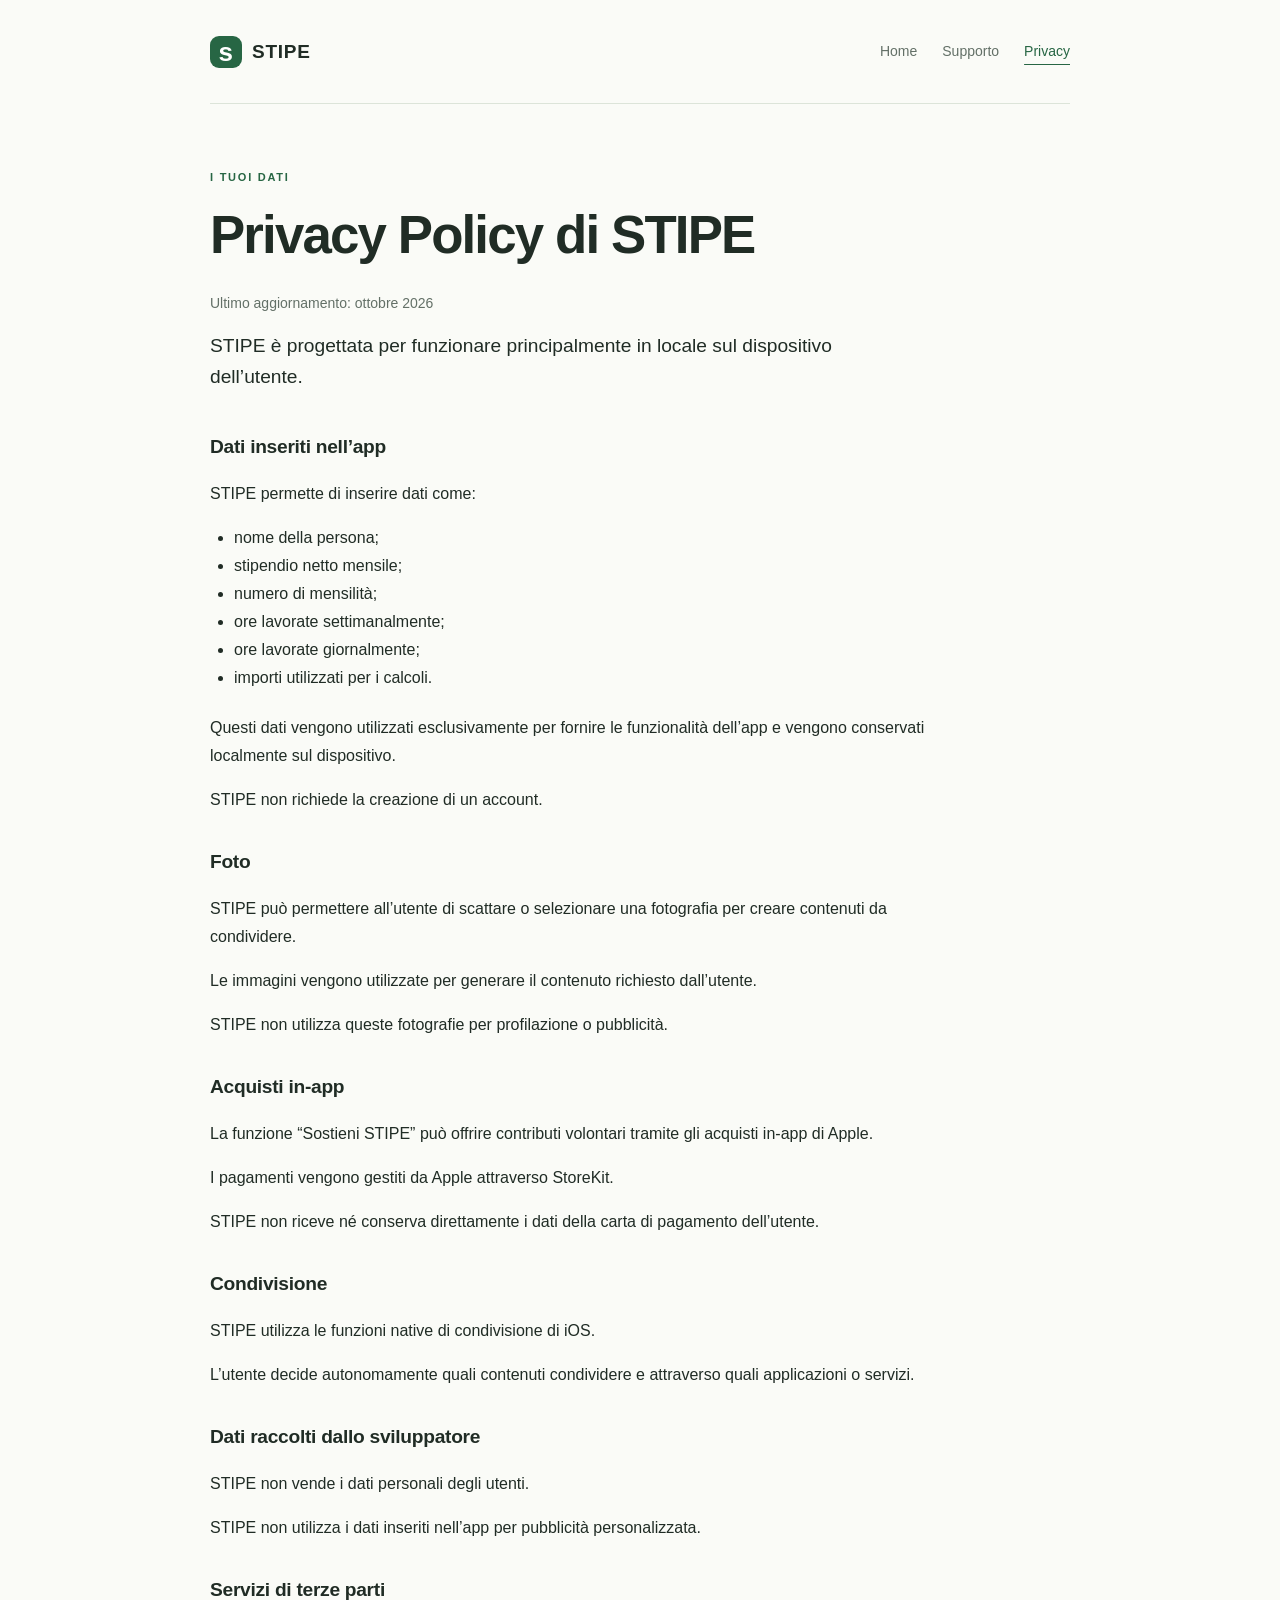
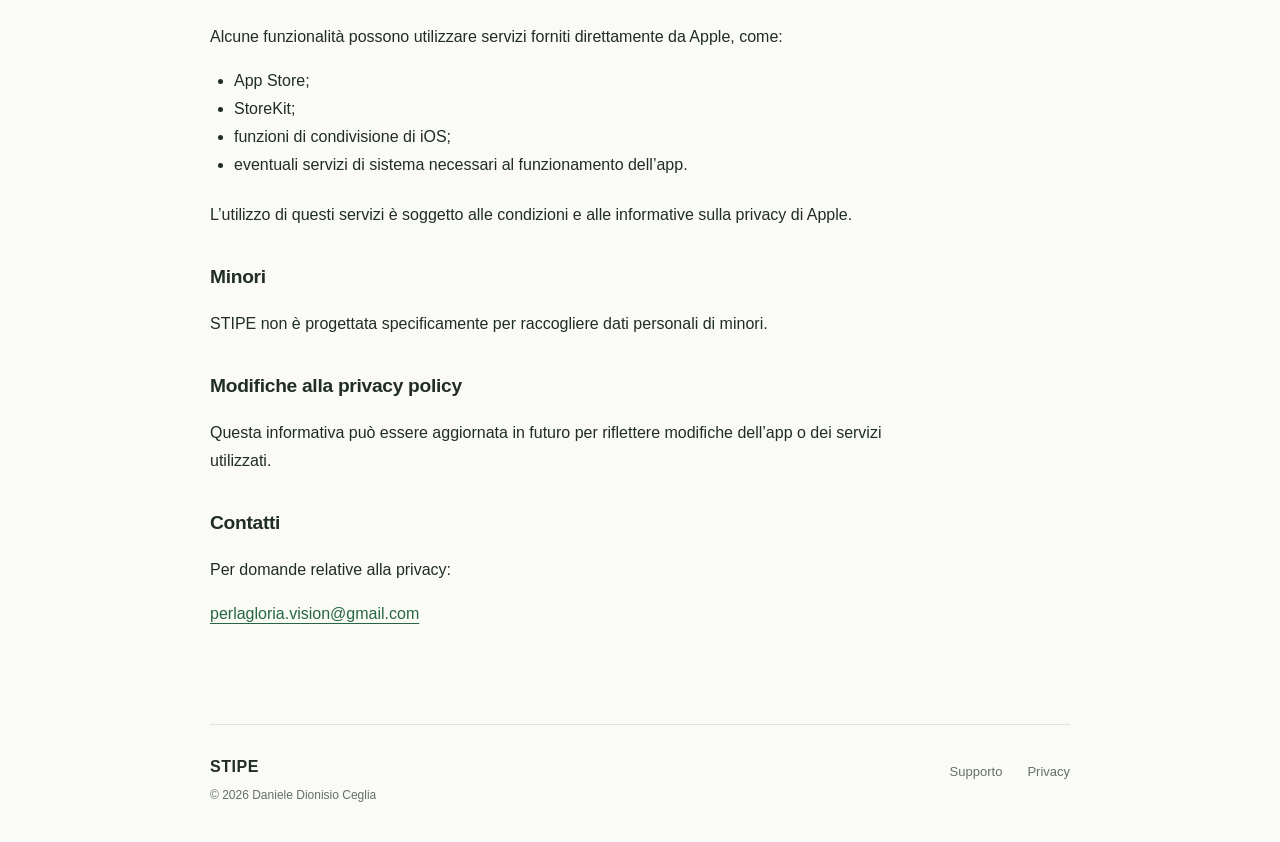
==== privacy.html @ 41af219a "Add files via upload" ====
<!doctype html>
<html lang="it">
<head>
  <meta charset="utf-8">
  <meta name="viewport" content="width=device-width, initial-scale=1">
  <meta name="color-scheme" content="light dark">
  <meta name="description" content="Informativa sulla privacy di STIPE: dati locali, fotografie, acquisti in-app e contatti.">
  <title>Privacy Policy di STIPE</title>
  <link rel="stylesheet" href="style.css">
</head>
<body>
  <a class="skip-link" href="#contenuto">Vai al contenuto</a>
  <header class="site-header wrap">
    <a class="brand" href="index.html" aria-label="STIPE — Home"><span class="brand-mark" aria-hidden="true">s</span>STIPE</a>
    <nav aria-label="Navigazione principale"><a href="index.html">Home</a><a href="supporto.html">Supporto</a><a href="privacy.html" aria-current="page">Privacy</a></nav>
  </header>
  <main id="contenuto" class="wrap legal"><div class="page-heading"><p class="eyebrow">I TUOI DATI</p><h1>Privacy Policy di STIPE</h1><p class="updated">Ultimo aggiornamento: ottobre 2026</p><p class="lead">STIPE è progettata per funzionare principalmente in locale sul dispositivo dell’utente.</p></div><section><h2>Dati inseriti nell’app</h2><p>STIPE permette di inserire dati come:</p><ul><li>nome della persona;</li><li>stipendio netto mensile;</li><li>numero di mensilità;</li><li>ore lavorate settimanalmente;</li><li>ore lavorate giornalmente;</li><li>importi utilizzati per i calcoli.</li></ul><p>Questi dati vengono utilizzati esclusivamente per fornire le funzionalità dell’app e vengono conservati localmente sul dispositivo.</p><p>STIPE non richiede la creazione di un account.</p></section><section><h2>Foto</h2><p>STIPE può permettere all’utente di scattare o selezionare una fotografia per creare contenuti da condividere.</p><p>Le immagini vengono utilizzate per generare il contenuto richiesto dall’utente.</p><p>STIPE non utilizza queste fotografie per profilazione o pubblicità.</p></section><section><h2>Acquisti in-app</h2><p>La funzione “Sostieni STIPE” può offrire contributi volontari tramite gli acquisti in-app di Apple.</p><p>I pagamenti vengono gestiti da Apple attraverso StoreKit.</p><p>STIPE non riceve né conserva direttamente i dati della carta di pagamento dell’utente.</p></section><section><h2>Condivisione</h2><p>STIPE utilizza le funzioni native di condivisione di iOS.</p><p>L’utente decide autonomamente quali contenuti condividere e attraverso quali applicazioni o servizi.</p></section><section><h2>Dati raccolti dallo sviluppatore</h2><p>STIPE non vende i dati personali degli utenti.</p><p>STIPE non utilizza i dati inseriti nell’app per pubblicità personalizzata.</p></section><section><h2>Servizi di terze parti</h2><p>Alcune funzionalità possono utilizzare servizi forniti direttamente da Apple, come:</p><ul><li>App Store;</li><li>StoreKit;</li><li>funzioni di condivisione di iOS;</li><li>eventuali servizi di sistema necessari al funzionamento dell’app.</li></ul><p>L’utilizzo di questi servizi è soggetto alle condizioni e alle informative sulla privacy di Apple.</p></section><section><h2>Minori</h2><p>STIPE non è progettata specificamente per raccogliere dati personali di minori.</p></section><section><h2>Modifiche alla privacy policy</h2><p>Questa informativa può essere aggiornata in futuro per riflettere modifiche dell’app o dei servizi utilizzati.</p></section><section><h2>Contatti</h2><p>Per domande relative alla privacy:</p><p><a href="mailto:perlagloria.vision@gmail.com">perlagloria.vision@gmail.com</a></p></section></main>
  <footer class="site-footer wrap">
    <div><a class="footer-brand" href="index.html">STIPE</a><p>© 2026 Daniele Dionisio Ceglia</p></div>
    <nav aria-label="Navigazione nel footer"><a href="supporto.html">Supporto</a><a href="privacy.html">Privacy</a></nav>
  </footer>
</body>
</html>
---- style.css ----
:root{color-scheme:light dark;--bg:#fafbf7;--text:#202c25;--muted:#637067;--green:#276644;--soft:#edf3e9;--line:#dce4d9;--on-green:#fff;--focus:#925117;font-family:-apple-system,BlinkMacSystemFont,"Segoe UI",sans-serif;font-size:16px}*{box-sizing:border-box}body{margin:0;background:var(--bg);color:var(--text);line-height:1.75;-webkit-font-smoothing:antialiased}.wrap{width:min(100% - 48px,860px);margin-inline:auto}a{color:var(--green);text-underline-offset:4px;text-decoration-thickness:1px}a:hover{text-decoration-thickness:2px}a:focus-visible{outline:3px solid var(--focus);outline-offset:5px;border-radius:3px}.site-header{display:flex;align-items:center;justify-content:space-between;gap:24px;min-height:104px;border-bottom:1px solid var(--line)}.brand{display:inline-flex;align-items:center;gap:10px;color:var(--text);font-size:19px;font-weight:800;letter-spacing:.04em;text-decoration:none}.brand-mark{display:grid;place-items:center;width:32px;height:32px;background:var(--green);color:var(--on-green);border-radius:9px;font-size:26px;line-height:1;font-weight:650}nav{display:flex;gap:25px}nav a{color:var(--muted);font-size:14px;text-decoration:none;padding-block:8px}nav a[aria-current=page]{color:var(--green);text-decoration:underline;text-underline-offset:8px}main{padding-block:64px 80px;min-height:65vh}h1,h2,h3,p{margin-top:0}h1,h2,h3{line-height:1.2;letter-spacing:-.035em}h1{font-size:clamp(2.2rem,6vw,3.3rem);margin-bottom:24px;font-weight:750}h2{font-size:1.5rem;margin-bottom:22px}h3{font-size:1.12rem;letter-spacing:-.015em;margin-bottom:13px}p{margin-bottom:20px}.eyebrow{font-size:11px;font-weight:750;letter-spacing:.16em;color:var(--green);margin-bottom:24px}.hero{padding-block:14px 60px;border-bottom:1px solid var(--line)}.hero h1{font-size:clamp(4.8rem,16vw,8rem);letter-spacing:-.07em;line-height:1;margin:0 0 22px}.tagline{font-size:clamp(2rem,6vw,3.5rem);line-height:1.12;letter-spacing:-.045em;font-weight:600;margin-bottom:28px}.tagline span{color:var(--green)}.hero-intro{max-width:460px;font-size:1.08rem;color:var(--muted);margin-bottom:30px}.button{display:inline-flex;align-items:center;justify-content:space-between;gap:28px;background:var(--green);color:var(--on-green);padding:13px 22px;border-radius:10px;font-size:15px;font-weight:600;text-decoration:none}.button:hover{filter:brightness(1.08)}.story{max-width:660px;padding-top:44px;font-size:1.08rem}.statement{font-size:1.45rem;font-weight:650;letter-spacing:-.025em;color:var(--green);margin-block:26px}.origin{margin-top:40px;padding:28px 32px;border-left:3px solid var(--green);border-radius:0 12px 12px 0;background:var(--soft);max-width:700px}.origin p:last-child{margin-bottom:0}.page-heading{max-width:700px;margin-bottom:42px}.lead{font-size:1.2rem;line-height:1.6}.contact-box{background:var(--soft);padding:28px 32px;border-radius:12px;margin-bottom:48px}dl{margin:0}dl div{display:grid;grid-template-columns:110px 1fr;gap:20px;padding-block:9px}dt{color:var(--muted);font-size:14px}dd{margin:0;overflow-wrap:anywhere}.faq article{padding-block:25px;border-bottom:1px solid var(--line);max-width:720px}.faq article p{margin-bottom:0}.faq>h2{margin-bottom:0}.legal section{max-width:720px;margin-top:36px}.legal h2{font-size:1.2rem;letter-spacing:-.015em}.legal p{margin-bottom:16px}.updated{font-size:14px;color:var(--muted)}ul{padding-left:24px;margin-bottom:22px}.site-footer{border-top:1px solid var(--line);padding-block:28px 36px;display:flex;align-items:flex-start;justify-content:space-between;gap:24px}.footer-brand{font-weight:750;color:var(--text);text-decoration:none;letter-spacing:.035em}.site-footer p{font-size:12px;color:var(--muted);margin:4px 0 0}.site-footer nav a{font-size:13px}.skip-link{position:absolute;top:8px;left:24px;transform:translateY(-160%);background:var(--bg);padding:8px 12px;z-index:2}.skip-link:focus{transform:none}.sr-only{position:absolute;width:1px;height:1px;padding:0;overflow:hidden;clip:rect(0,0,0,0);white-space:nowrap;border:0}@media(max-width:520px){.wrap{width:calc(100% - 40px)}.site-header{min-height:90px;gap:14px}.brand{font-size:16px;gap:7px}.brand-mark{width:27px;height:27px;font-size:23px}nav{gap:16px}nav a{font-size:13px}main{padding-block:42px 56px}.hero{padding-top:8px;padding-bottom:40px}.hero h1{margin-bottom:22px}.story{padding-top:32px}.origin,.contact-box{padding:24px}.site-footer{flex-direction:column;gap:14px}dl div{grid-template-columns:1fr;gap:0;padding-block:10px}h1{overflow-wrap:break-word}}@media(prefers-color-scheme:dark){:root{--bg:#141b17;--text:#edf2ea;--muted:#a8b5aa;--green:#a4d88b;--soft:#202d22;--line:#354337;--on-green:#142512;--focus:#f0bf81}}
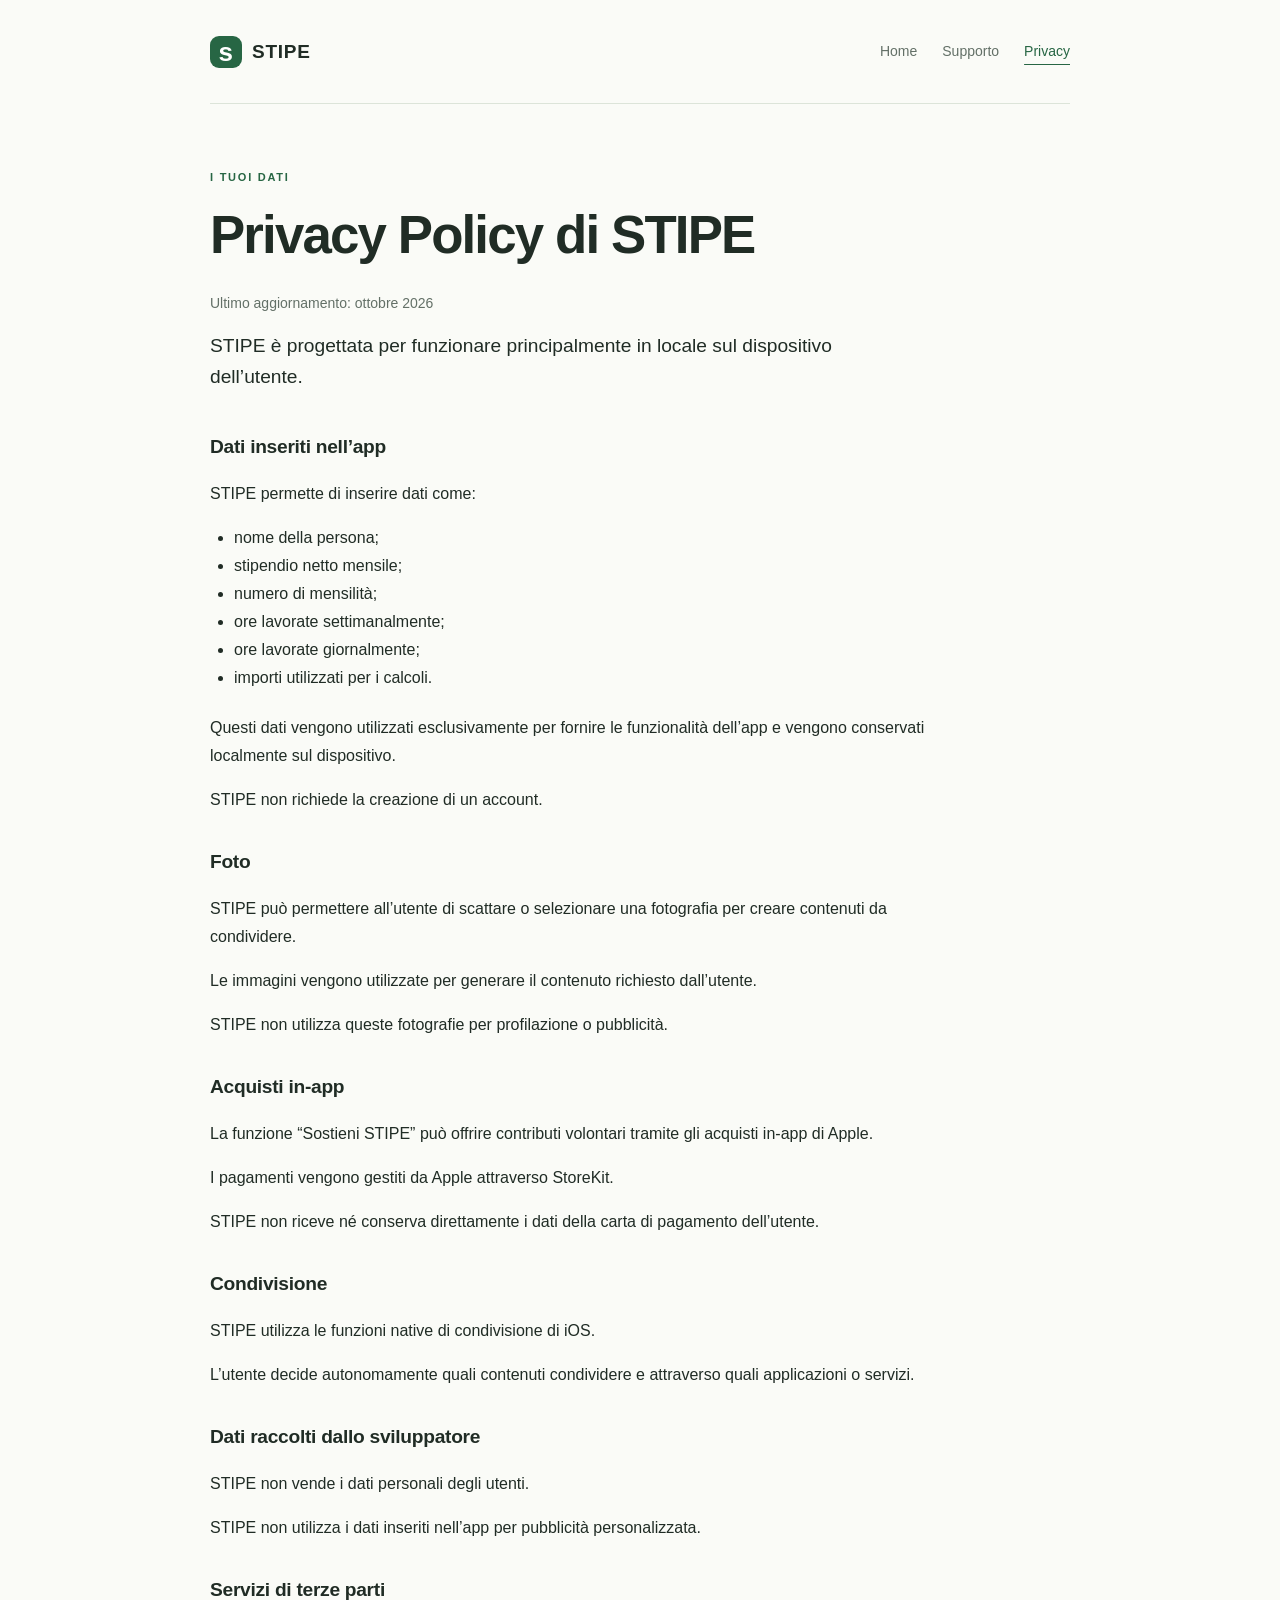
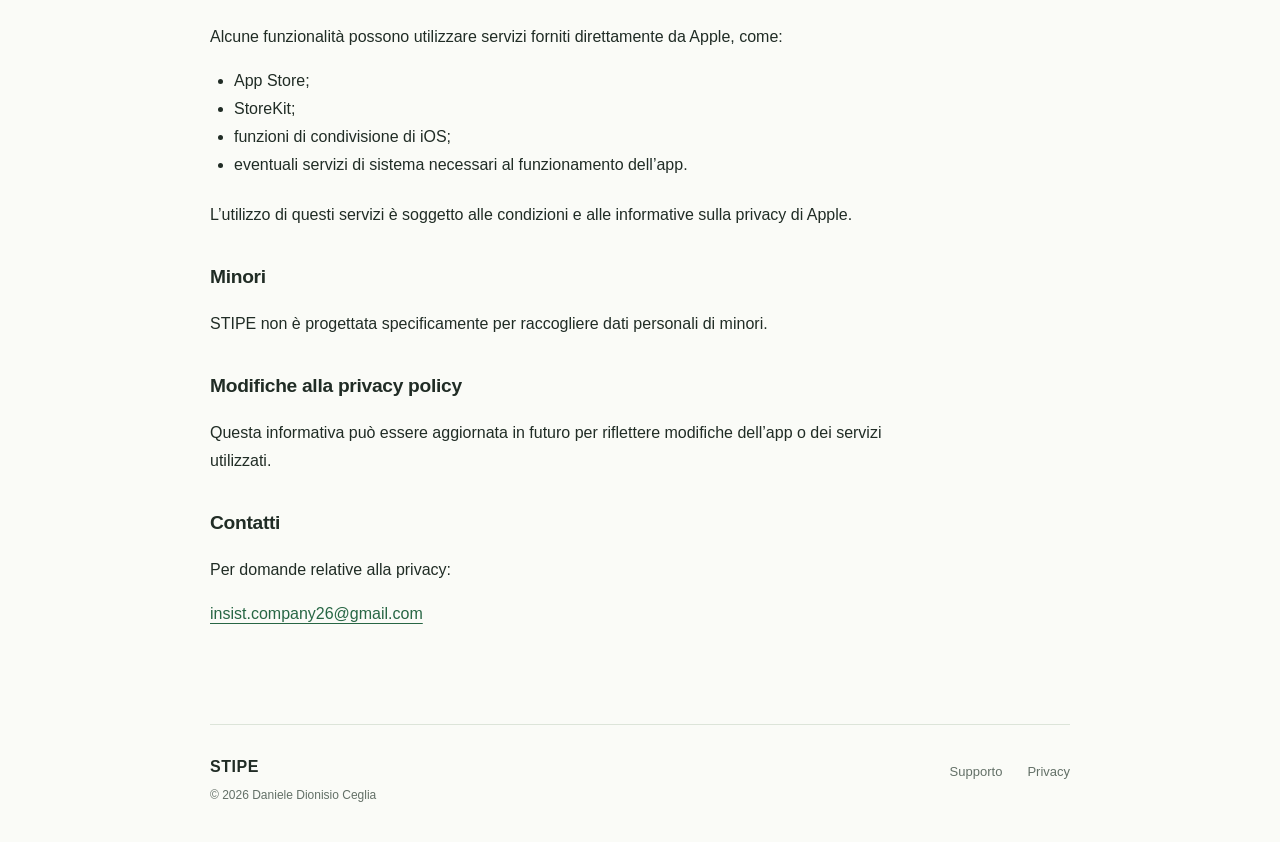
==== commit 03425a45: "Aggiorna contatti STIPE e documenta stato della migrazione" ====
--- a/privacy.html
+++ b/privacy.html
@@ -14,7 +14,7 @@
     <a class="brand" href="index.html" aria-label="STIPE — Home"><span class="brand-mark" aria-hidden="true">s</span>STIPE</a>
     <nav aria-label="Navigazione principale"><a href="index.html">Home</a><a href="supporto.html">Supporto</a><a href="privacy.html" aria-current="page">Privacy</a></nav>
   </header>
-  <main id="contenuto" class="wrap legal"><div class="page-heading"><p class="eyebrow">I TUOI DATI</p><h1>Privacy Policy di STIPE</h1><p class="updated">Ultimo aggiornamento: ottobre 2026</p><p class="lead">STIPE è progettata per funzionare principalmente in locale sul dispositivo dell’utente.</p></div><section><h2>Dati inseriti nell’app</h2><p>STIPE permette di inserire dati come:</p><ul><li>nome della persona;</li><li>stipendio netto mensile;</li><li>numero di mensilità;</li><li>ore lavorate settimanalmente;</li><li>ore lavorate giornalmente;</li><li>importi utilizzati per i calcoli.</li></ul><p>Questi dati vengono utilizzati esclusivamente per fornire le funzionalità dell’app e vengono conservati localmente sul dispositivo.</p><p>STIPE non richiede la creazione di un account.</p></section><section><h2>Foto</h2><p>STIPE può permettere all’utente di scattare o selezionare una fotografia per creare contenuti da condividere.</p><p>Le immagini vengono utilizzate per generare il contenuto richiesto dall’utente.</p><p>STIPE non utilizza queste fotografie per profilazione o pubblicità.</p></section><section><h2>Acquisti in-app</h2><p>La funzione “Sostieni STIPE” può offrire contributi volontari tramite gli acquisti in-app di Apple.</p><p>I pagamenti vengono gestiti da Apple attraverso StoreKit.</p><p>STIPE non riceve né conserva direttamente i dati della carta di pagamento dell’utente.</p></section><section><h2>Condivisione</h2><p>STIPE utilizza le funzioni native di condivisione di iOS.</p><p>L’utente decide autonomamente quali contenuti condividere e attraverso quali applicazioni o servizi.</p></section><section><h2>Dati raccolti dallo sviluppatore</h2><p>STIPE non vende i dati personali degli utenti.</p><p>STIPE non utilizza i dati inseriti nell’app per pubblicità personalizzata.</p></section><section><h2>Servizi di terze parti</h2><p>Alcune funzionalità possono utilizzare servizi forniti direttamente da Apple, come:</p><ul><li>App Store;</li><li>StoreKit;</li><li>funzioni di condivisione di iOS;</li><li>eventuali servizi di sistema necessari al funzionamento dell’app.</li></ul><p>L’utilizzo di questi servizi è soggetto alle condizioni e alle informative sulla privacy di Apple.</p></section><section><h2>Minori</h2><p>STIPE non è progettata specificamente per raccogliere dati personali di minori.</p></section><section><h2>Modifiche alla privacy policy</h2><p>Questa informativa può essere aggiornata in futuro per riflettere modifiche dell’app o dei servizi utilizzati.</p></section><section><h2>Contatti</h2><p>Per domande relative alla privacy:</p><p><a href="mailto:perlagloria.vision@gmail.com">perlagloria.vision@gmail.com</a></p></section></main>
+  <main id="contenuto" class="wrap legal"><div class="page-heading"><p class="eyebrow">I TUOI DATI</p><h1>Privacy Policy di STIPE</h1><p class="updated">Ultimo aggiornamento: ottobre 2026</p><p class="lead">STIPE è progettata per funzionare principalmente in locale sul dispositivo dell’utente.</p></div><section><h2>Dati inseriti nell’app</h2><p>STIPE permette di inserire dati come:</p><ul><li>nome della persona;</li><li>stipendio netto mensile;</li><li>numero di mensilità;</li><li>ore lavorate settimanalmente;</li><li>ore lavorate giornalmente;</li><li>importi utilizzati per i calcoli.</li></ul><p>Questi dati vengono utilizzati esclusivamente per fornire le funzionalità dell’app e vengono conservati localmente sul dispositivo.</p><p>STIPE non richiede la creazione di un account.</p></section><section><h2>Foto</h2><p>STIPE può permettere all’utente di scattare o selezionare una fotografia per creare contenuti da condividere.</p><p>Le immagini vengono utilizzate per generare il contenuto richiesto dall’utente.</p><p>STIPE non utilizza queste fotografie per profilazione o pubblicità.</p></section><section><h2>Acquisti in-app</h2><p>La funzione “Sostieni STIPE” può offrire contributi volontari tramite gli acquisti in-app di Apple.</p><p>I pagamenti vengono gestiti da Apple attraverso StoreKit.</p><p>STIPE non riceve né conserva direttamente i dati della carta di pagamento dell’utente.</p></section><section><h2>Condivisione</h2><p>STIPE utilizza le funzioni native di condivisione di iOS.</p><p>L’utente decide autonomamente quali contenuti condividere e attraverso quali applicazioni o servizi.</p></section><section><h2>Dati raccolti dallo sviluppatore</h2><p>STIPE non vende i dati personali degli utenti.</p><p>STIPE non utilizza i dati inseriti nell’app per pubblicità personalizzata.</p></section><section><h2>Servizi di terze parti</h2><p>Alcune funzionalità possono utilizzare servizi forniti direttamente da Apple, come:</p><ul><li>App Store;</li><li>StoreKit;</li><li>funzioni di condivisione di iOS;</li><li>eventuali servizi di sistema necessari al funzionamento dell’app.</li></ul><p>L’utilizzo di questi servizi è soggetto alle condizioni e alle informative sulla privacy di Apple.</p></section><section><h2>Minori</h2><p>STIPE non è progettata specificamente per raccogliere dati personali di minori.</p></section><section><h2>Modifiche alla privacy policy</h2><p>Questa informativa può essere aggiornata in futuro per riflettere modifiche dell’app o dei servizi utilizzati.</p></section><section><h2>Contatti</h2><p>Per domande relative alla privacy:</p><p><a href="mailto:insist.company26@gmail.com">insist.company26@gmail.com</a></p></section></main>
   <footer class="site-footer wrap">
     <div><a class="footer-brand" href="index.html">STIPE</a><p>© 2026 Daniele Dionisio Ceglia</p></div>
     <nav aria-label="Navigazione nel footer"><a href="supporto.html">Supporto</a><a href="privacy.html">Privacy</a></nav>
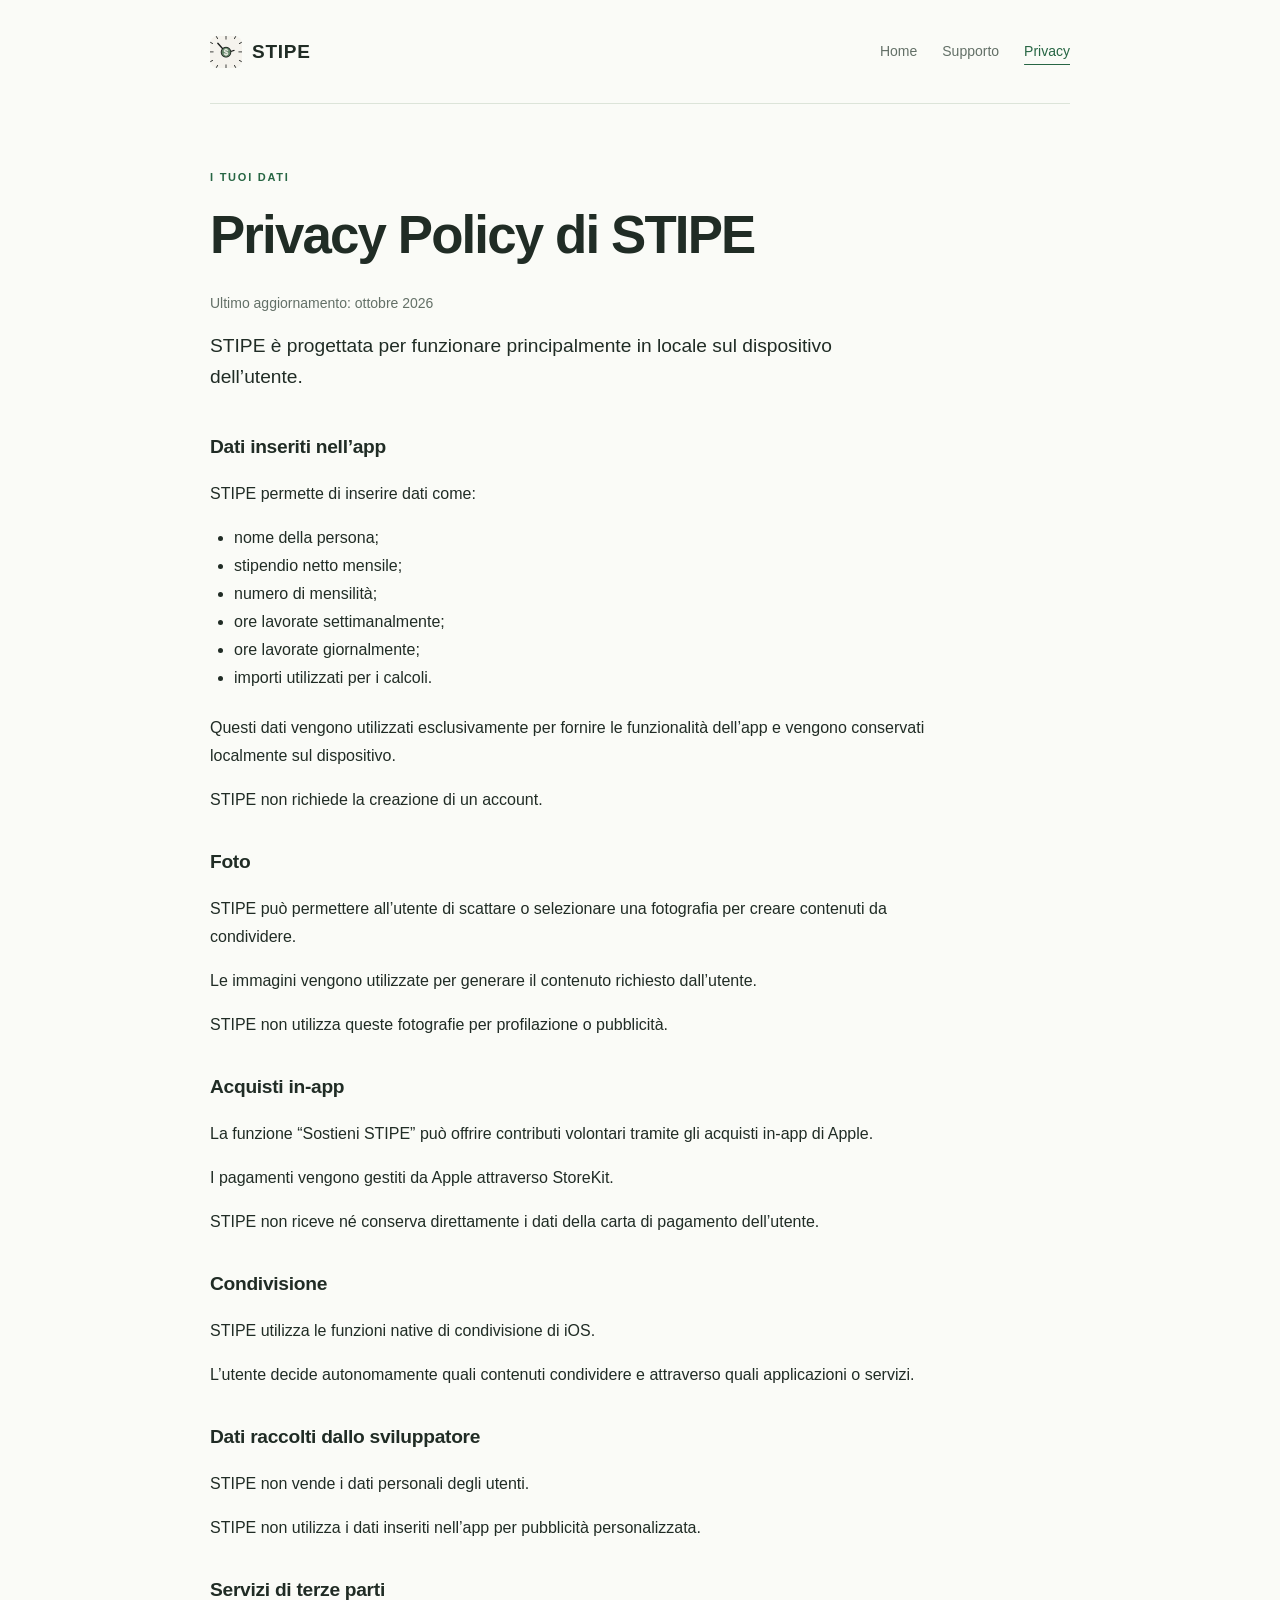
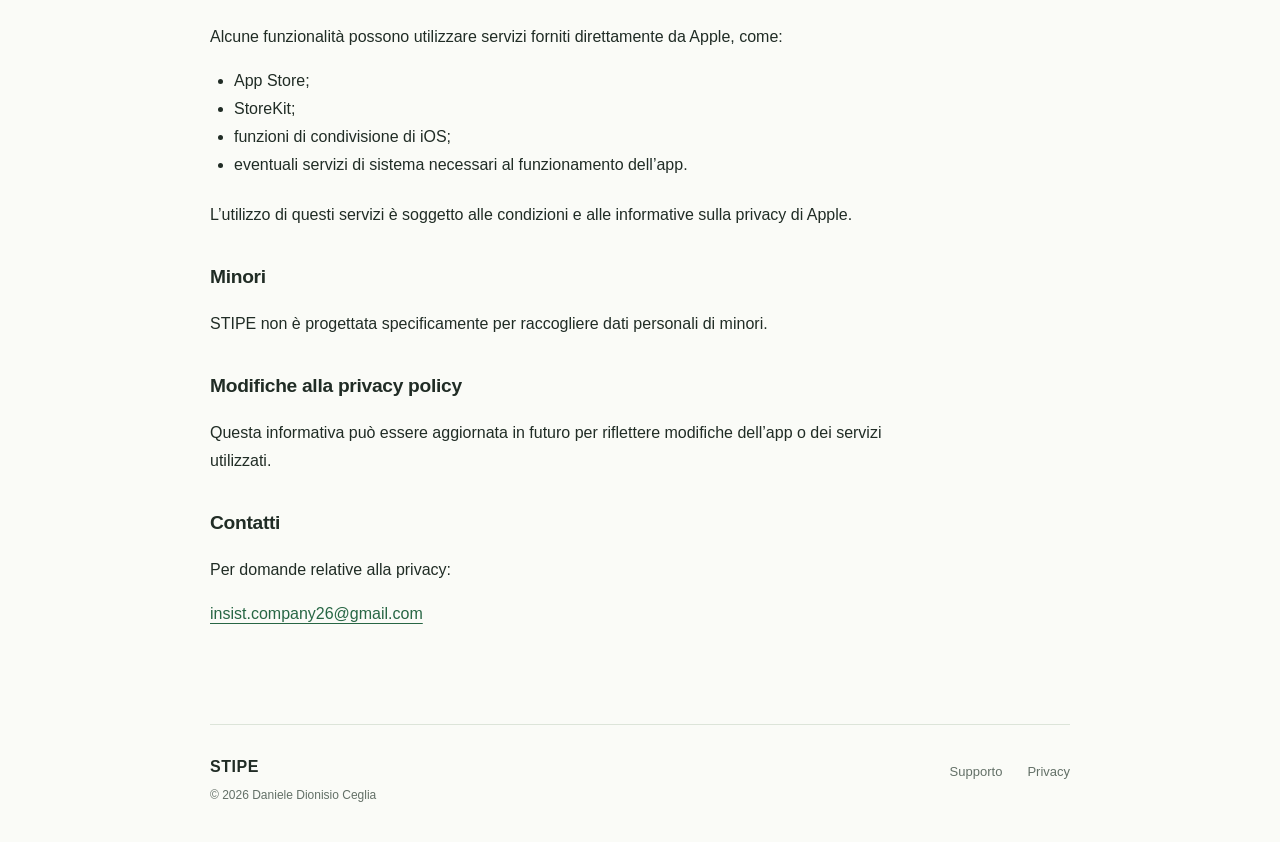
==== commit 657026cf: "Integra icona ufficiale STIPE e adatta navigazione su schermi stretti" ====
--- a/privacy.html
+++ b/privacy.html
@@ -7,11 +7,13 @@
   <meta name="description" content="Informativa sulla privacy di STIPE: dati locali, fotografie, acquisti in-app e contatti.">
   <title>Privacy Policy di STIPE</title>
   <link rel="stylesheet" href="style.css">
+  <link rel="icon" type="image/png" href="assets/stipe-icon.png">
+  <link rel="apple-touch-icon" href="assets/stipe-icon.png">
 </head>
 <body>
   <a class="skip-link" href="#contenuto">Vai al contenuto</a>
   <header class="site-header wrap">
-    <a class="brand" href="index.html" aria-label="STIPE — Home"><span class="brand-mark" aria-hidden="true">s</span>STIPE</a>
+    <a class="brand" href="index.html" aria-label="STIPE — Home"><img class="brand-icon" src="assets/stipe-icon.png" width="32" height="32" alt="">STIPE</a>
     <nav aria-label="Navigazione principale"><a href="index.html">Home</a><a href="supporto.html">Supporto</a><a href="privacy.html" aria-current="page">Privacy</a></nav>
   </header>
   <main id="contenuto" class="wrap legal"><div class="page-heading"><p class="eyebrow">I TUOI DATI</p><h1>Privacy Policy di STIPE</h1><p class="updated">Ultimo aggiornamento: ottobre 2026</p><p class="lead">STIPE è progettata per funzionare principalmente in locale sul dispositivo dell’utente.</p></div><section><h2>Dati inseriti nell’app</h2><p>STIPE permette di inserire dati come:</p><ul><li>nome della persona;</li><li>stipendio netto mensile;</li><li>numero di mensilità;</li><li>ore lavorate settimanalmente;</li><li>ore lavorate giornalmente;</li><li>importi utilizzati per i calcoli.</li></ul><p>Questi dati vengono utilizzati esclusivamente per fornire le funzionalità dell’app e vengono conservati localmente sul dispositivo.</p><p>STIPE non richiede la creazione di un account.</p></section><section><h2>Foto</h2><p>STIPE può permettere all’utente di scattare o selezionare una fotografia per creare contenuti da condividere.</p><p>Le immagini vengono utilizzate per generare il contenuto richiesto dall’utente.</p><p>STIPE non utilizza queste fotografie per profilazione o pubblicità.</p></section><section><h2>Acquisti in-app</h2><p>La funzione “Sostieni STIPE” può offrire contributi volontari tramite gli acquisti in-app di Apple.</p><p>I pagamenti vengono gestiti da Apple attraverso StoreKit.</p><p>STIPE non riceve né conserva direttamente i dati della carta di pagamento dell’utente.</p></section><section><h2>Condivisione</h2><p>STIPE utilizza le funzioni native di condivisione di iOS.</p><p>L’utente decide autonomamente quali contenuti condividere e attraverso quali applicazioni o servizi.</p></section><section><h2>Dati raccolti dallo sviluppatore</h2><p>STIPE non vende i dati personali degli utenti.</p><p>STIPE non utilizza i dati inseriti nell’app per pubblicità personalizzata.</p></section><section><h2>Servizi di terze parti</h2><p>Alcune funzionalità possono utilizzare servizi forniti direttamente da Apple, come:</p><ul><li>App Store;</li><li>StoreKit;</li><li>funzioni di condivisione di iOS;</li><li>eventuali servizi di sistema necessari al funzionamento dell’app.</li></ul><p>L’utilizzo di questi servizi è soggetto alle condizioni e alle informative sulla privacy di Apple.</p></section><section><h2>Minori</h2><p>STIPE non è progettata specificamente per raccogliere dati personali di minori.</p></section><section><h2>Modifiche alla privacy policy</h2><p>Questa informativa può essere aggiornata in futuro per riflettere modifiche dell’app o dei servizi utilizzati.</p></section><section><h2>Contatti</h2><p>Per domande relative alla privacy:</p><p><a href="mailto:insist.company26@gmail.com">insist.company26@gmail.com</a></p></section></main>
--- a/style.css
+++ b/style.css
@@ -1 +1,4 @@
 :root{color-scheme:light dark;--bg:#fafbf7;--text:#202c25;--muted:#637067;--green:#276644;--soft:#edf3e9;--line:#dce4d9;--on-green:#fff;--focus:#925117;font-family:-apple-system,BlinkMacSystemFont,"Segoe UI",sans-serif;font-size:16px}*{box-sizing:border-box}body{margin:0;background:var(--bg);color:var(--text);line-height:1.75;-webkit-font-smoothing:antialiased}.wrap{width:min(100% - 48px,860px);margin-inline:auto}a{color:var(--green);text-underline-offset:4px;text-decoration-thickness:1px}a:hover{text-decoration-thickness:2px}a:focus-visible{outline:3px solid var(--focus);outline-offset:5px;border-radius:3px}.site-header{display:flex;align-items:center;justify-content:space-between;gap:24px;min-height:104px;border-bottom:1px solid var(--line)}.brand{display:inline-flex;align-items:center;gap:10px;color:var(--text);font-size:19px;font-weight:800;letter-spacing:.04em;text-decoration:none}.brand-mark{display:grid;place-items:center;width:32px;height:32px;background:var(--green);color:var(--on-green);border-radius:9px;font-size:26px;line-height:1;font-weight:650}nav{display:flex;gap:25px}nav a{color:var(--muted);font-size:14px;text-decoration:none;padding-block:8px}nav a[aria-current=page]{color:var(--green);text-decoration:underline;text-underline-offset:8px}main{padding-block:64px 80px;min-height:65vh}h1,h2,h3,p{margin-top:0}h1,h2,h3{line-height:1.2;letter-spacing:-.035em}h1{font-size:clamp(2.2rem,6vw,3.3rem);margin-bottom:24px;font-weight:750}h2{font-size:1.5rem;margin-bottom:22px}h3{font-size:1.12rem;letter-spacing:-.015em;margin-bottom:13px}p{margin-bottom:20px}.eyebrow{font-size:11px;font-weight:750;letter-spacing:.16em;color:var(--green);margin-bottom:24px}.hero{padding-block:14px 60px;border-bottom:1px solid var(--line)}.hero h1{font-size:clamp(4.8rem,16vw,8rem);letter-spacing:-.07em;line-height:1;margin:0 0 22px}.tagline{font-size:clamp(2rem,6vw,3.5rem);line-height:1.12;letter-spacing:-.045em;font-weight:600;margin-bottom:28px}.tagline span{color:var(--green)}.hero-intro{max-width:460px;font-size:1.08rem;color:var(--muted);margin-bottom:30px}.button{display:inline-flex;align-items:center;justify-content:space-between;gap:28px;background:var(--green);color:var(--on-green);padding:13px 22px;border-radius:10px;font-size:15px;font-weight:600;text-decoration:none}.button:hover{filter:brightness(1.08)}.story{max-width:660px;padding-top:44px;font-size:1.08rem}.statement{font-size:1.45rem;font-weight:650;letter-spacing:-.025em;color:var(--green);margin-block:26px}.origin{margin-top:40px;padding:28px 32px;border-left:3px solid var(--green);border-radius:0 12px 12px 0;background:var(--soft);max-width:700px}.origin p:last-child{margin-bottom:0}.page-heading{max-width:700px;margin-bottom:42px}.lead{font-size:1.2rem;line-height:1.6}.contact-box{background:var(--soft);padding:28px 32px;border-radius:12px;margin-bottom:48px}dl{margin:0}dl div{display:grid;grid-template-columns:110px 1fr;gap:20px;padding-block:9px}dt{color:var(--muted);font-size:14px}dd{margin:0;overflow-wrap:anywhere}.faq article{padding-block:25px;border-bottom:1px solid var(--line);max-width:720px}.faq article p{margin-bottom:0}.faq>h2{margin-bottom:0}.legal section{max-width:720px;margin-top:36px}.legal h2{font-size:1.2rem;letter-spacing:-.015em}.legal p{margin-bottom:16px}.updated{font-size:14px;color:var(--muted)}ul{padding-left:24px;margin-bottom:22px}.site-footer{border-top:1px solid var(--line);padding-block:28px 36px;display:flex;align-items:flex-start;justify-content:space-between;gap:24px}.footer-brand{font-weight:750;color:var(--text);text-decoration:none;letter-spacing:.035em}.site-footer p{font-size:12px;color:var(--muted);margin:4px 0 0}.site-footer nav a{font-size:13px}.skip-link{position:absolute;top:8px;left:24px;transform:translateY(-160%);background:var(--bg);padding:8px 12px;z-index:2}.skip-link:focus{transform:none}.sr-only{position:absolute;width:1px;height:1px;padding:0;overflow:hidden;clip:rect(0,0,0,0);white-space:nowrap;border:0}@media(max-width:520px){.wrap{width:calc(100% - 40px)}.site-header{min-height:90px;gap:14px}.brand{font-size:16px;gap:7px}.brand-mark{width:27px;height:27px;font-size:23px}nav{gap:16px}nav a{font-size:13px}main{padding-block:42px 56px}.hero{padding-top:8px;padding-bottom:40px}.hero h1{margin-bottom:22px}.story{padding-top:32px}.origin,.contact-box{padding:24px}.site-footer{flex-direction:column;gap:14px}dl div{grid-template-columns:1fr;gap:0;padding-block:10px}h1{overflow-wrap:break-word}}@media(prefers-color-scheme:dark){:root{--bg:#141b17;--text:#edf2ea;--muted:#a8b5aa;--green:#a4d88b;--soft:#202d22;--line:#354337;--on-green:#142512;--focus:#f0bf81}}
+
+/* Icona ufficiale e adattamento della navigazione su schermi stretti. */
+.brand-icon{display:block;width:32px;height:32px;border-radius:8px;flex-shrink:0}.hero-icon{display:block;width:112px;height:112px;border-radius:24px;margin-bottom:28px}.site-header{flex-wrap:wrap;padding-block:20px}nav{flex-wrap:wrap}.legal a{overflow-wrap:anywhere}@media(max-width:520px){.brand-icon{width:28px;height:28px;border-radius:7px}.hero-icon{width:88px;height:88px;border-radius:20px}}
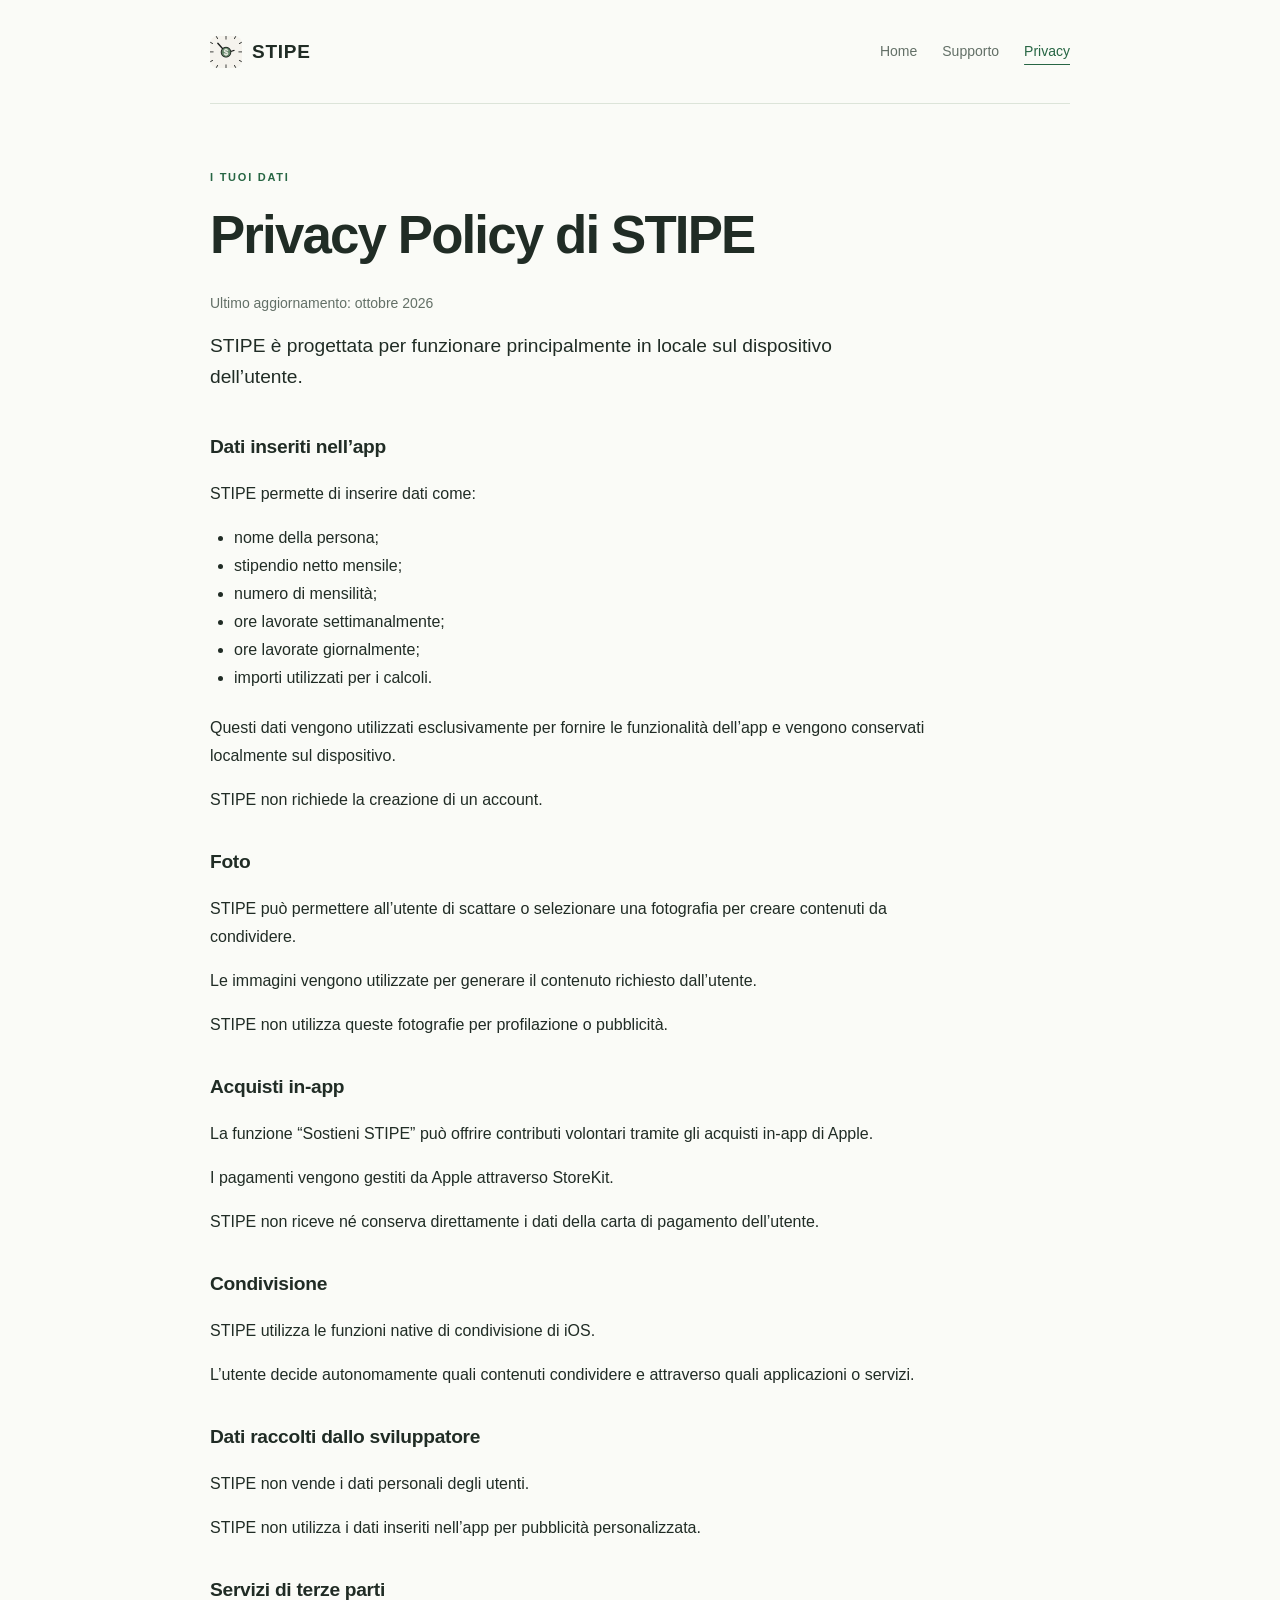
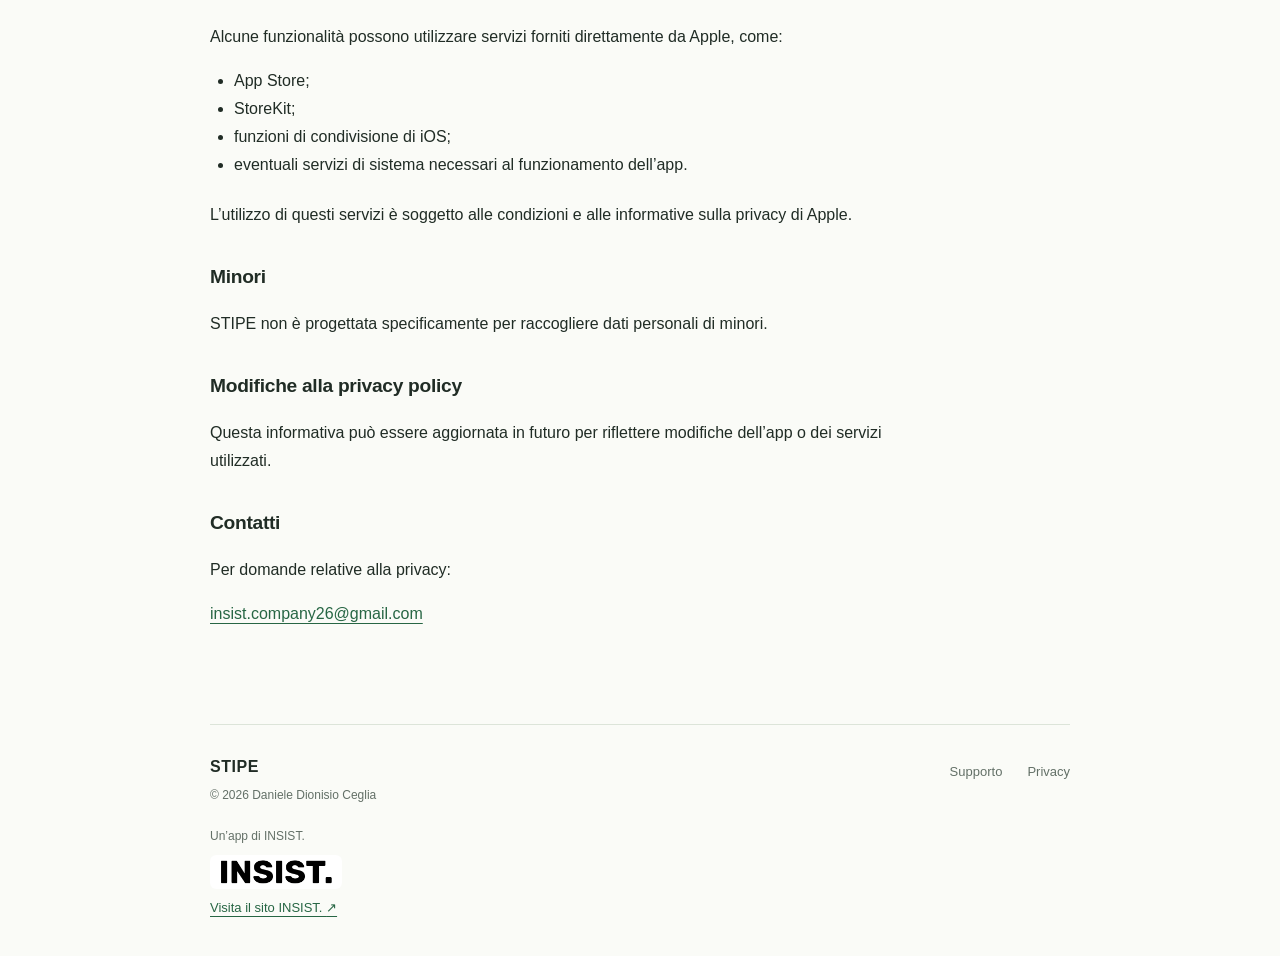
==== commit 7e4135ef: "Collega STIPE a INSIST con logotipo ufficiale nel footer" ====
--- a/privacy.html
+++ b/privacy.html
@@ -6,7 +6,7 @@
   <meta name="color-scheme" content="light dark">
   <meta name="description" content="Informativa sulla privacy di STIPE: dati locali, fotografie, acquisti in-app e contatti.">
   <title>Privacy Policy di STIPE</title>
-  <link rel="stylesheet" href="style.css">
+  <link rel="stylesheet" href="style.css?v=20261024-insist">
   <link rel="icon" type="image/png" href="assets/stipe-icon.png">
   <link rel="apple-touch-icon" href="assets/stipe-icon.png">
 </head>
@@ -18,7 +18,8 @@
   </header>
   <main id="contenuto" class="wrap legal"><div class="page-heading"><p class="eyebrow">I TUOI DATI</p><h1>Privacy Policy di STIPE</h1><p class="updated">Ultimo aggiornamento: ottobre 2026</p><p class="lead">STIPE è progettata per funzionare principalmente in locale sul dispositivo dell’utente.</p></div><section><h2>Dati inseriti nell’app</h2><p>STIPE permette di inserire dati come:</p><ul><li>nome della persona;</li><li>stipendio netto mensile;</li><li>numero di mensilità;</li><li>ore lavorate settimanalmente;</li><li>ore lavorate giornalmente;</li><li>importi utilizzati per i calcoli.</li></ul><p>Questi dati vengono utilizzati esclusivamente per fornire le funzionalità dell’app e vengono conservati localmente sul dispositivo.</p><p>STIPE non richiede la creazione di un account.</p></section><section><h2>Foto</h2><p>STIPE può permettere all’utente di scattare o selezionare una fotografia per creare contenuti da condividere.</p><p>Le immagini vengono utilizzate per generare il contenuto richiesto dall’utente.</p><p>STIPE non utilizza queste fotografie per profilazione o pubblicità.</p></section><section><h2>Acquisti in-app</h2><p>La funzione “Sostieni STIPE” può offrire contributi volontari tramite gli acquisti in-app di Apple.</p><p>I pagamenti vengono gestiti da Apple attraverso StoreKit.</p><p>STIPE non riceve né conserva direttamente i dati della carta di pagamento dell’utente.</p></section><section><h2>Condivisione</h2><p>STIPE utilizza le funzioni native di condivisione di iOS.</p><p>L’utente decide autonomamente quali contenuti condividere e attraverso quali applicazioni o servizi.</p></section><section><h2>Dati raccolti dallo sviluppatore</h2><p>STIPE non vende i dati personali degli utenti.</p><p>STIPE non utilizza i dati inseriti nell’app per pubblicità personalizzata.</p></section><section><h2>Servizi di terze parti</h2><p>Alcune funzionalità possono utilizzare servizi forniti direttamente da Apple, come:</p><ul><li>App Store;</li><li>StoreKit;</li><li>funzioni di condivisione di iOS;</li><li>eventuali servizi di sistema necessari al funzionamento dell’app.</li></ul><p>L’utilizzo di questi servizi è soggetto alle condizioni e alle informative sulla privacy di Apple.</p></section><section><h2>Minori</h2><p>STIPE non è progettata specificamente per raccogliere dati personali di minori.</p></section><section><h2>Modifiche alla privacy policy</h2><p>Questa informativa può essere aggiornata in futuro per riflettere modifiche dell’app o dei servizi utilizzati.</p></section><section><h2>Contatti</h2><p>Per domande relative alla privacy:</p><p><a href="mailto:insist.company26@gmail.com">insist.company26@gmail.com</a></p></section></main>
   <footer class="site-footer wrap">
-    <div><a class="footer-brand" href="index.html">STIPE</a><p>© 2026 Daniele Dionisio Ceglia</p></div>
+    <div><a class="footer-brand" href="index.html">STIPE</a><p>© 2026 Daniele Dionisio Ceglia</p>
+      <div class="publisher"><p>Un’app di INSIST.</p><a class="publisher-logo" href="https://insist-company.github.io/" aria-label="INSIST. — Sito istituzionale"><img src="assets/insist-logo.png" alt="INSIST." width="132" height="34" loading="lazy"></a><a class="publisher-link" href="https://insist-company.github.io/">Visita il sito INSIST. <span aria-hidden="true">↗</span></a></div></div>
     <nav aria-label="Navigazione nel footer"><a href="supporto.html">Supporto</a><a href="privacy.html">Privacy</a></nav>
   </footer>
 </body>
--- a/style.css
+++ b/style.css
@@ -2,3 +2,5 @@
 
 /* Icona ufficiale e adattamento della navigazione su schermi stretti. */
 .brand-icon{display:block;width:32px;height:32px;border-radius:8px;flex-shrink:0}.hero-icon{display:block;width:112px;height:112px;border-radius:24px;margin-bottom:28px}.site-header{flex-wrap:wrap;padding-block:20px}nav{flex-wrap:wrap}.legal a{overflow-wrap:anywhere}@media(max-width:520px){.brand-icon{width:28px;height:28px;border-radius:7px}.hero-icon{width:88px;height:88px;border-radius:20px}}
+
+.publisher{margin-top:20px;display:flex;flex-direction:column;align-items:flex-start;gap:8px}.publisher p{margin:0}.publisher-logo{display:block;background:#fff;border-radius:6px;overflow:hidden}.publisher-logo img{display:block;width:132px;height:34px;object-fit:cover;object-position:center}.publisher-link{font-size:13px}
